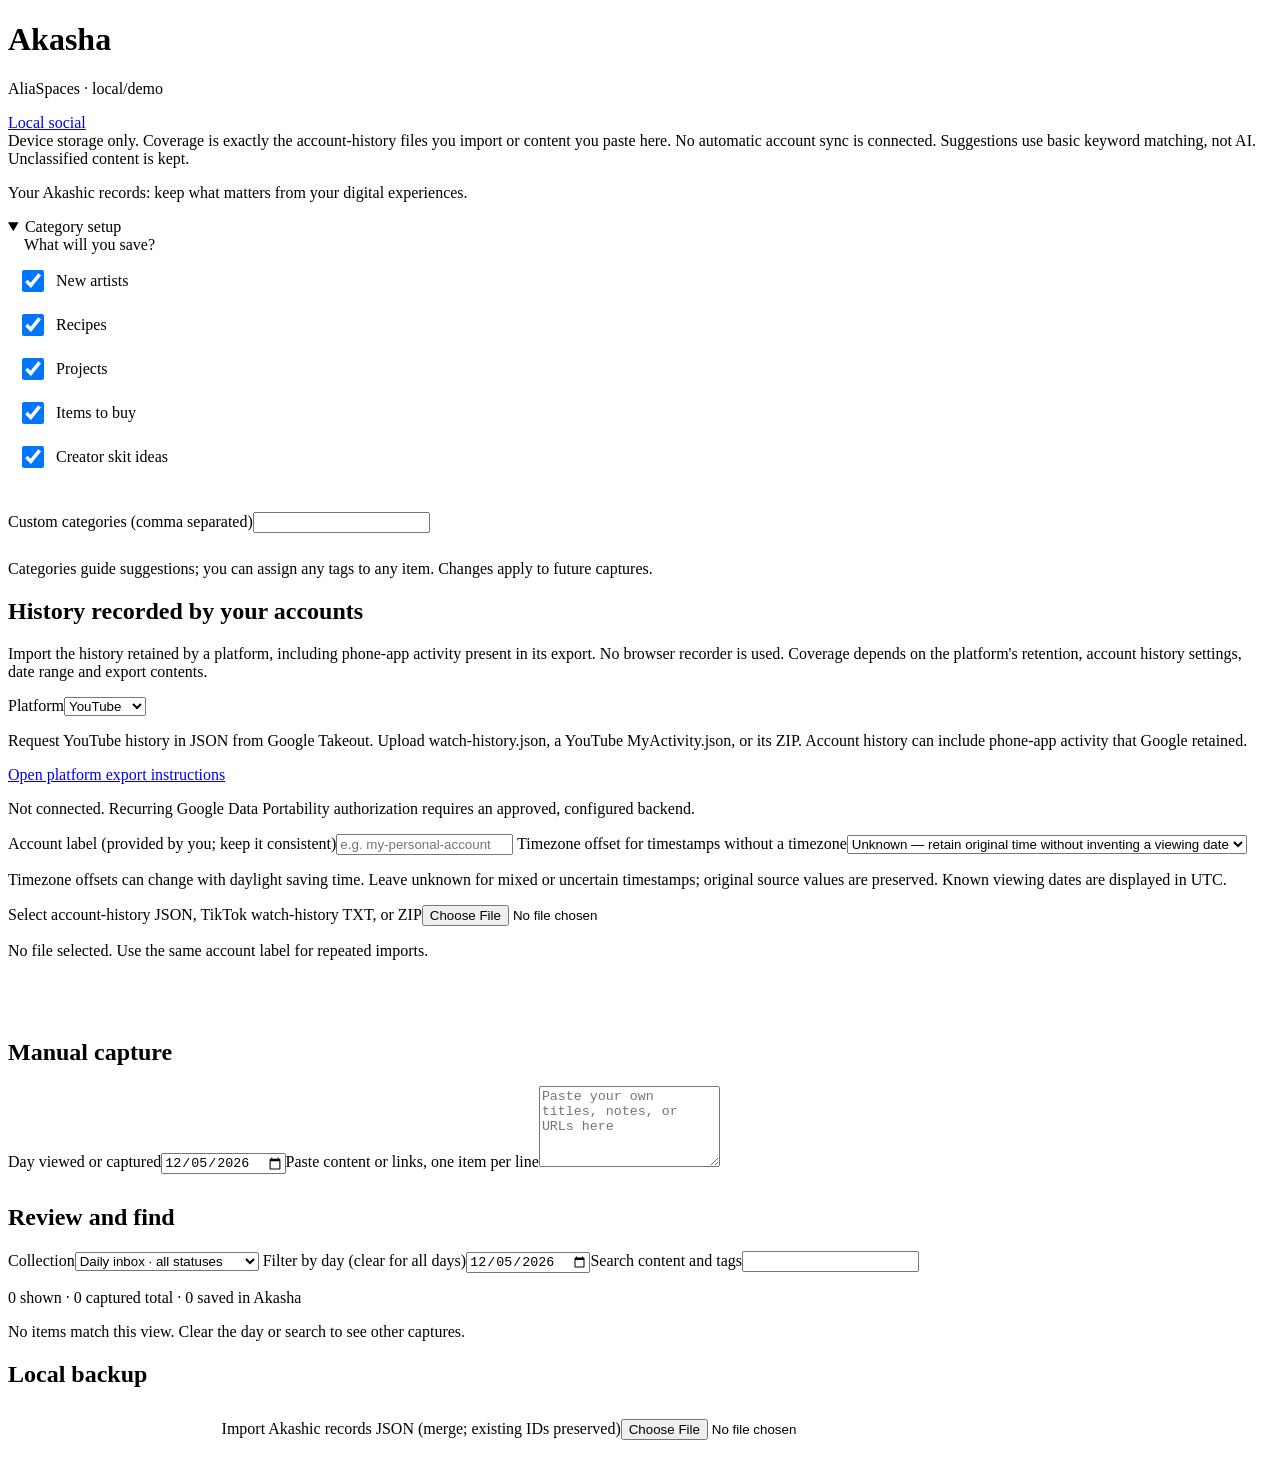
==== apps/social-mobile/akasha.html @ 963626d6 "feat(akasha): package local history inbox with native Android backup Integrate the preserved Akasha " ====
<!doctype html>
<html lang="en"><head><meta charset="utf-8"><meta name="viewport" content="width=device-width,initial-scale=1">
<meta http-equiv="Content-Security-Policy" content="default-src 'self'; script-src 'self'; style-src 'self'; connect-src 'none'; object-src 'none'; base-uri 'none'; form-action 'none'">
<title>Akasha | AliaSpaces local demo</title><link rel="stylesheet" href="./src/ui/app.css"><link rel="stylesheet" href="./src/ui/pantry.css"></head>
<body><header class="topbar"><div><h1>Akasha</h1><p>AliaSpaces · local/demo</p></div><a href="./index.html">Local social</a></header>
<div class="banner">Device storage only. Coverage is exactly the account-history files you import or content you paste here. No automatic account sync is connected. Suggestions use basic keyword matching, not AI. Unclassified content is kept.</div>
<main class="sheet">
<p>Your Akashic records: keep what matters from your digital experiences.</p>
<details open><summary>Category setup</summary><form id="setup"><fieldset id="categories"><legend>What will you save?</legend></fieldset><label>Custom categories (comma separated)<input id="custom" maxlength="1000"></label><button>Save categories</button></form><p>Categories guide suggestions; you can assign any tags to any item. Changes apply to future captures.</p></details>
<section aria-labelledby="account-history-heading">
<h2 id="account-history-heading">History recorded by your accounts</h2>
<p>Import the history retained by a platform, including phone-app activity present in its export. No browser recorder is used. Coverage depends on the platform's retention, account history settings, date range and export contents.</p>
<label>Platform<select id="account-history-provider"></select></label>
<p id="account-history-help"></p><a id="account-history-link" target="_blank" rel="noopener noreferrer">Open platform export instructions</a>
<p id="account-history-automatic" role="status"></p>
<label>Account label (provided by you; keep it consistent)<input id="account-history-label" maxlength="100" placeholder="e.g. my-personal-account" required></label>
<label>Timezone offset for timestamps without a timezone<select id="account-history-offset"><option value="">Unknown — retain original time without inventing a viewing date</option><option value="+00:00">UTC (+00:00), only if confirmed by your export</option><option value="-08:00">UTC−08:00</option><option value="-09:00">UTC−09:00</option><option value="-07:00">UTC−07:00</option><option value="-05:00">UTC−05:00</option><option value="+01:00">UTC+01:00</option><option value="+05:30">UTC+05:30</option></select></label>
<p>Timezone offsets can change with daylight saving time. Leave unknown for mixed or uncertain timestamps; original source values are preserved. Known viewing dates are displayed in UTC.</p>
<label>Select account-history JSON, TikTok watch-history TXT, or ZIP<input id="account-history-file" type="file" accept=".json,.txt,.zip,application/json,application/zip,text/plain"></label>
<p id="account-history-report" role="status"></p><div id="account-history-sample"></div><button type="button" id="account-history-commit" disabled>Import account history to review</button>
</section>
<h2>Manual capture</h2><form id="capture"><label>Day viewed or captured<input id="day" type="date" required></label><label>Paste content or links, one item per line<textarea id="content" rows="5" required placeholder="Paste your own titles, notes, or URLs here"></textarea></label><button>Add every item to inbox</button></form>
<p id="message" role="status" aria-live="polite"></p>
<h2>Review and find</h2><label>Collection<select id="collection"><option value="">Daily inbox · all statuses</option><option value="pending">Pending review</option><option value="approved">Akashic records · approved</option><option value="rejected">Rejected · retained</option></select></label>
<label>Filter by day (clear for all days)<input id="filter-day" type="date"></label><label>Search content and tags<input id="search" type="search"></label><p id="count"></p><div id="items"></div>
<h2>Local backup</h2><button id="export" type="button">Export Akashic records JSON</button><label>Import Akashic records JSON (merge; existing IDs preserved)<input id="import" type="file" accept="application/json,.json"></label>
</main><script type="module" src="./src/ui/pantry.js"></script></body></html>
---- apps/social-mobile/src/ui/pantry.css ----
#categories label { display: flex; align-items: center; gap: 12px; min-height: 44px; }
#categories input { width: 22px; height: 22px; min-height: 22px; margin: 0; padding: 0; }
button { background: var(--accent); color: white; border: 0; padding: 10px 16px; margin: 4px 6px 4px 0; cursor: pointer; }
article button { background: white; color: var(--accent); border: 1px solid var(--line); }
article p { overflow-wrap: anywhere; }
fieldset { border: 1px solid var(--line); border-radius: 12px; margin-bottom: 12px; }
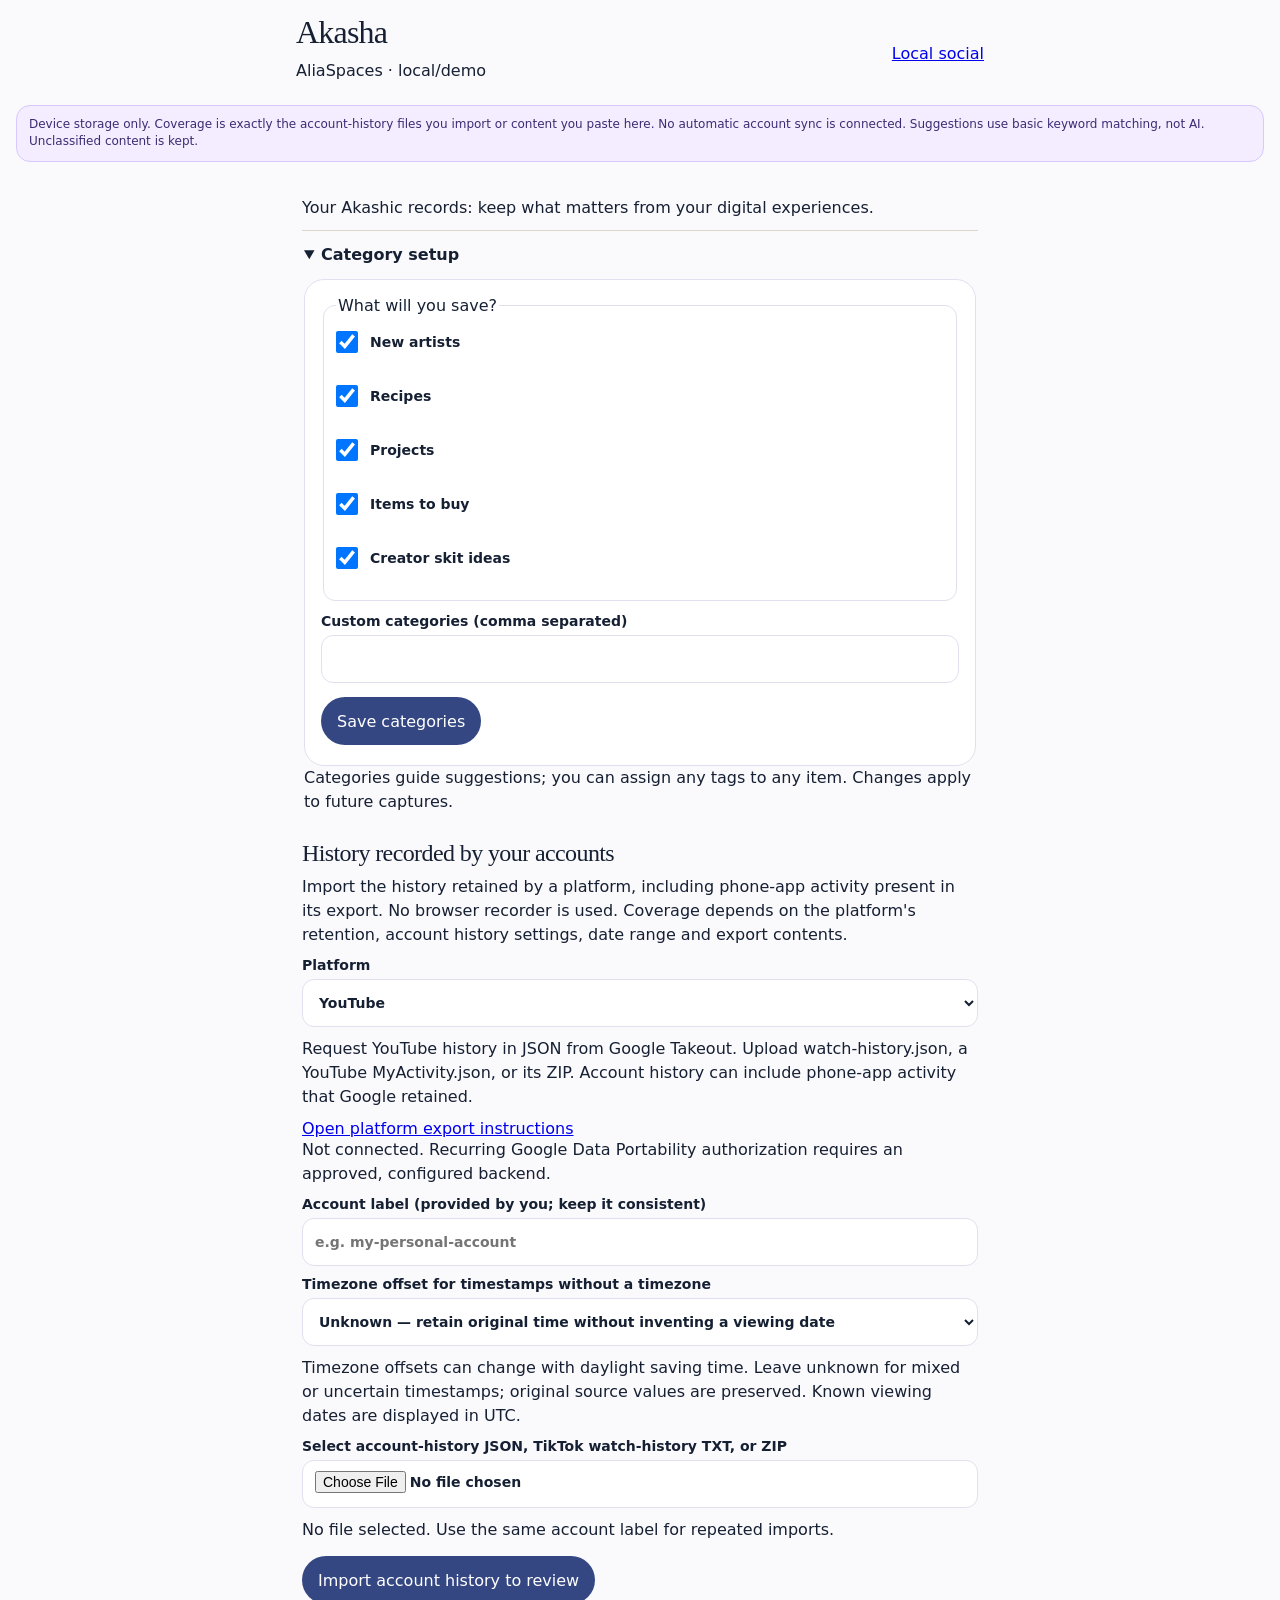
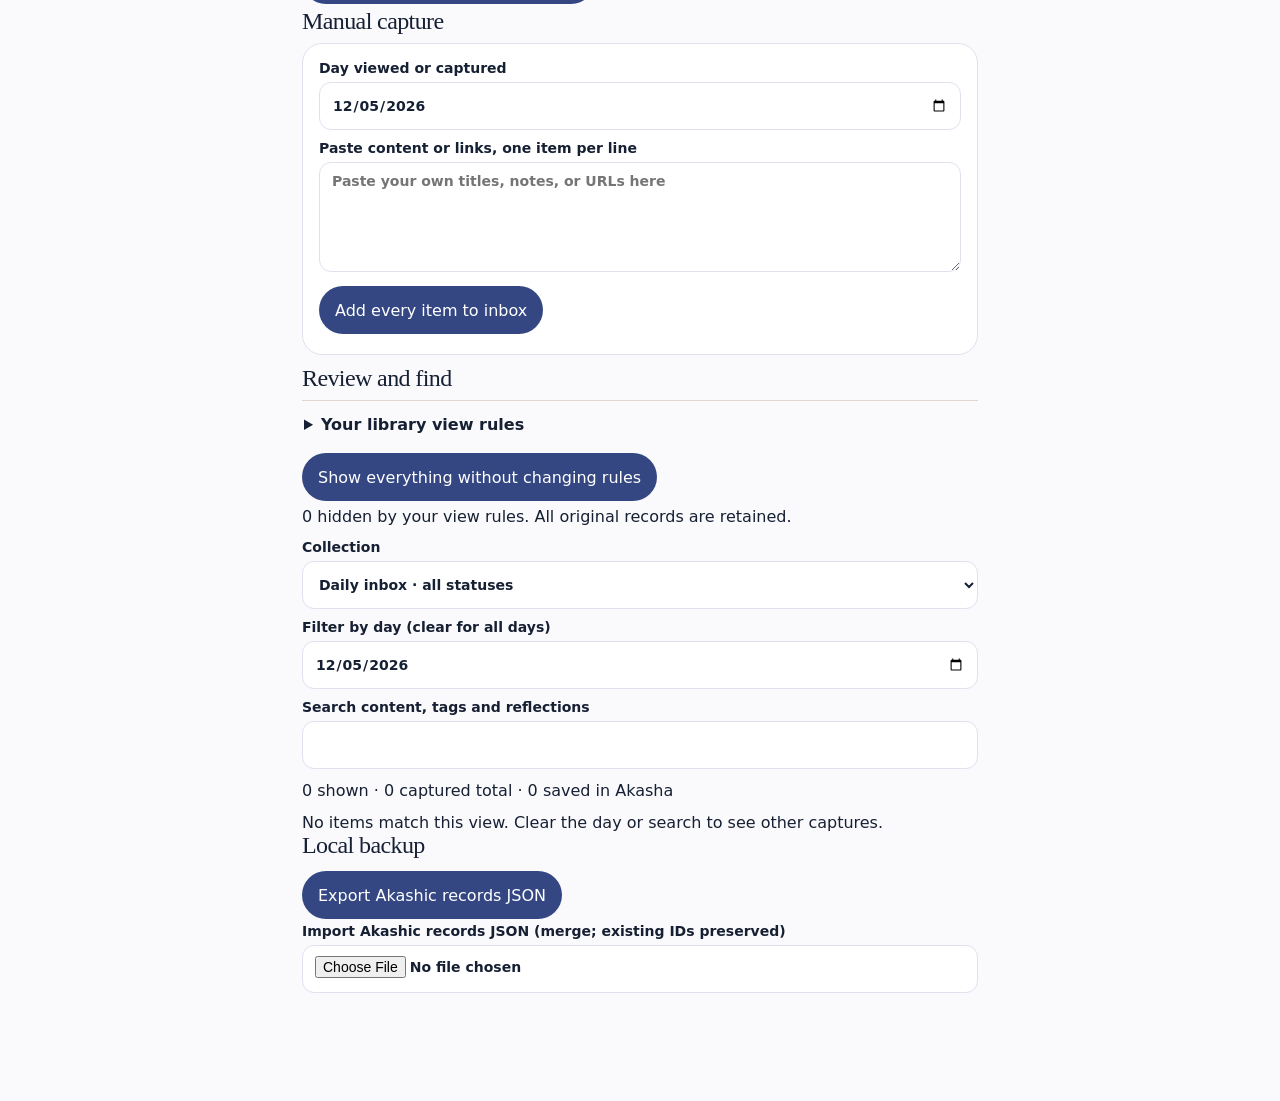
==== commit e961362e: "Add local Akasha reflections and view rules; preserve owner Website controls" ====
--- a/apps/social-mobile/akasha.html
+++ b/apps/social-mobile/akasha.html
@@ -1,6 +1,6 @@
 <!doctype html>
 <html lang="en"><head><meta charset="utf-8"><meta name="viewport" content="width=device-width,initial-scale=1">
-<meta http-equiv="Content-Security-Policy" content="default-src 'self'; script-src 'self'; style-src 'self'; connect-src 'none'; object-src 'none'; base-uri 'none'; form-action 'none'">
+<meta http-equiv="Content-Security-Policy" content="default-src 'self'; script-src 'self'; style-src 'self'; connect-src 'none'; frame-src 'none'; object-src 'none'; base-uri 'none'; form-action 'none'">
 <title>Akasha | AliaSpaces local demo</title><link rel="stylesheet" href="./src/ui/app.css"><link rel="stylesheet" href="./src/ui/pantry.css"></head>
 <body><header class="topbar"><div><h1>Akasha</h1><p>AliaSpaces · local/demo</p></div><a href="./index.html">Local social</a></header>
 <div class="banner">Device storage only. Coverage is exactly the account-history files you import or content you paste here. No automatic account sync is connected. Suggestions use basic keyword matching, not AI. Unclassified content is kept.</div>
@@ -21,7 +21,16 @@
 </section>
 <h2>Manual capture</h2><form id="capture"><label>Day viewed or captured<input id="day" type="date" required></label><label>Paste content or links, one item per line<textarea id="content" rows="5" required placeholder="Paste your own titles, notes, or URLs here"></textarea></label><button>Add every item to inbox</button></form>
 <p id="message" role="status" aria-live="polite"></p>
-<h2>Review and find</h2><label>Collection<select id="collection"><option value="">Daily inbox · all statuses</option><option value="pending">Pending review</option><option value="approved">Akashic records · approved</option><option value="rejected">Rejected · retained</option></select></label>
-<label>Filter by day (clear for all days)<input id="filter-day" type="date"></label><label>Search content and tags<input id="search" type="search"></label><p id="count"></p><div id="items"></div>
+<h2>Review and find</h2>
+<details><summary>Your library view rules</summary><form id="view-rules">
+<p>These rules change only this library view. They never delete records or change another app's feed. Show everything at any time.</p>
+<label class="check"><input id="rules-enabled" type="checkbox">Apply saved view rules</label>
+<label>Hide these exact tags (comma separated)<input id="rules-tags" maxlength="20000"></label>
+<label>Hide content or tags containing these phrases (one per line)<textarea id="rules-terms" rows="3" maxlength="20000"></textarea></label>
+<fieldset id="rules-sources"><legend>Hide these sources from this view</legend></fieldset>
+<button>Save view rules</button></form></details>
+<button id="rules-bypass" type="button">Show everything without changing rules</button><p id="view-rules-status" role="status"></p>
+<label>Collection<select id="collection"><option value="">Daily inbox · all statuses</option><option value="pending">Pending review</option><option value="approved">Akashic records · approved</option><option value="rejected">Rejected · retained</option></select></label>
+<label>Filter by day (clear for all days)<input id="filter-day" type="date"></label><label>Search content, tags and reflections<input id="search" type="search"></label><p id="count"></p><div id="items"></div>
 <h2>Local backup</h2><button id="export" type="button">Export Akashic records JSON</button><label>Import Akashic records JSON (merge; existing IDs preserved)<input id="import" type="file" accept="application/json,.json"></label>
 </main><script type="module" src="./src/ui/pantry.js"></script></body></html>
--- a/apps/social-mobile/src/ui/app.css
+++ b/apps/social-mobile/src/ui/app.css
@@ -0,0 +1,187 @@
+:root {
+  color-scheme: light;
+  --bg: #f4f1ff;
+  --bg-2: #eef8ff;
+  --ink: #162033;
+  --muted: #5c6679;
+  --line: #dce3ef;
+  --card: #ffffff;
+  --accent: #6d4aff;
+  --accent-ink: #fff;
+  --danger: #9b2c4a;
+  --ok: #1f6b4a;
+  --shadow: 0 12px 32px rgba(35, 46, 76, 0.12);
+  font-family: Inter, ui-sans-serif, system-ui, -apple-system, BlinkMacSystemFont, "Segoe UI", sans-serif;
+}
+
+* { box-sizing: border-box; }
+html, body { margin: 0; min-height: 100%; background: linear-gradient(145deg, var(--bg), var(--bg-2)); color: var(--ink); }
+body {
+  display: flex;
+  flex-direction: column;
+  min-height: 100dvh;
+  padding-bottom: calc(76px + env(safe-area-inset-bottom, 0px));
+}
+button, input, textarea, select { font: inherit; color: inherit; }
+button { min-height: 44px; }
+.skip {
+  position: absolute;
+  left: -999px;
+  top: 0;
+}
+.skip:focus { left: 12px; top: 12px; background: #fff; padding: 8px 12px; }
+
+.topbar, .banner, .sheet, .tabs { width: min(720px, 100%); margin-inline: auto; }
+.topbar {
+  display: flex;
+  justify-content: space-between;
+  gap: 12px;
+  align-items: center;
+  padding: calc(14px + env(safe-area-inset-top, 0px)) 16px 12px;
+}
+.brand { display: flex; gap: 10px; align-items: center; }
+.mark {
+  width: 42px;
+  height: 42px;
+  border-radius: 14px;
+  display: grid;
+  place-items: center;
+  background: var(--accent);
+  color: #fff;
+  font-weight: 800;
+}
+.product { margin: 0; font-weight: 800; letter-spacing: -0.03em; }
+.mode, .actor { margin: 0; color: var(--muted); font-size: 13px; }
+.actor { text-align: right; max-width: 46%; }
+
+.banner {
+  margin: 0 16px 12px;
+  padding: 10px 12px;
+  border: 1px solid #d7c8ff;
+  border-radius: 14px;
+  background: #f3edff;
+  color: #3b2c73;
+  font-size: 13px;
+  line-height: 1.45;
+}
+.banner.is-live {
+  background: #e7f7ee;
+  border-color: #b7e0c6;
+  color: #1f6b4a;
+}
+.banner.is-fixture {
+  background: #e8f4ff;
+  border-color: #b9d7ee;
+  color: #1d4d73;
+}
+
+.sheet { padding: 0 16px 24px; flex: 1; }
+.panel { display: grid; gap: 12px; }
+.panel[hidden] { display: none !important; }
+.card, .empty, form, .list-item {
+  background: var(--card);
+  border: 1px solid var(--line);
+  border-radius: 20px;
+  box-shadow: var(--shadow);
+}
+.card, .empty, form { padding: 16px; }
+.empty { color: var(--muted); }
+h1, h2 { margin: 0 0 8px; letter-spacing: -0.03em; }
+p { margin: 0 0 10px; line-height: 1.5; }
+.meta { color: var(--muted); font-size: 13px; margin: 0 0 8px; }
+.chip {
+  display: inline-flex;
+  align-items: center;
+  min-height: 28px;
+  padding: 0 8px;
+  border-radius: 999px;
+  background: #efe9ff;
+  color: #3b2c73;
+  font-size: 12px;
+  font-weight: 700;
+}
+.chip.fixture { background: #e8f4ff; color: #1d4d73; }
+
+label { display: grid; gap: 6px; margin-bottom: 10px; font-weight: 650; font-size: 14px; }
+input, textarea, select {
+  width: 100%;
+  min-height: 44px;
+  padding: 10px 12px;
+  border: 1px solid var(--line);
+  border-radius: 12px;
+  background: #fff;
+}
+textarea { min-height: 110px; resize: vertical; }
+label.check { display: flex; align-items: center; gap: 10px; font-weight: 600; }
+label.check input { width: 22px; min-height: 22px; height: 22px; margin: 0; padding: 0; flex: none; }
+.row { display: flex; gap: 8px; flex-wrap: wrap; }
+.btn, .ghost, .danger {
+  border: 0;
+  border-radius: 12px;
+  padding: 10px 14px;
+  font-weight: 750;
+}
+.btn { background: #17233d; color: #fff; }
+.ghost { background: #eef2f8; }
+.danger { background: #f8e6eb; color: var(--danger); }
+.btn:disabled, .ghost:disabled { opacity: 0.55; }
+
+.list { display: grid; gap: 10px; }
+.list-item { padding: 14px; }
+.actions { display: flex; gap: 8px; flex-wrap: wrap; margin-top: 10px; }
+
+.tabs {
+  position: fixed;
+  left: 0;
+  right: 0;
+  bottom: 0;
+  display: grid;
+  grid-template-columns: repeat(5, 1fr);
+  gap: 6px;
+  padding: 8px 10px calc(8px + env(safe-area-inset-bottom, 0px));
+  background: rgba(255,255,255,0.96);
+  border-top: 1px solid var(--line);
+}
+.tab {
+  border: 0;
+  background: transparent;
+  border-radius: 12px;
+  color: var(--muted);
+  font-weight: 750;
+}
+.tab.is-active { background: #17233d; color: #fff; }
+
+.toast {
+  position: fixed;
+  left: 50%;
+  bottom: calc(88px + env(safe-area-inset-bottom, 0px));
+  transform: translateX(-50%);
+  width: min(520px, calc(100% - 24px));
+  margin: 0;
+  padding: 12px 14px;
+  border-radius: 14px;
+  background: #17233d;
+  color: #fff;
+}
+
+@media (min-width: 768px) {
+  .sheet { padding-bottom: 32px; }
+}
+
+@media (prefers-reduced-motion: reduce) {
+  * { transition: none !important; animation: none !important; }
+}
+
+
+/* Approved September visual direction. Decoration never carries essential meaning. */
+.brand-art{display:block;width:min(100%,320px);height:140px;margin:8px auto 22px}
+button,input,select,summary{min-height:48px}summary{cursor:pointer;padding:14px 0;font-weight:600}
+details{border-top:1px solid #ddd7ce;padding:0 2px}details[open]{padding-bottom:16px}
+button:focus-visible,a:focus-visible,summary:focus-visible{outline:3px solid #937149;outline-offset:4px}
+@media(prefers-reduced-motion:reduce){*{scroll-behavior:auto!important;animation:none!important;transition:none!important}}
+
+:root{--bg:#faf9fc;--bg-2:#faf9fc;--accent:#344783;--line:#e4dfee;--shadow:none}
+html,body{background:var(--bg)}h1,h2,.product{font-family:Georgia,serif;font-weight:400;letter-spacing:-.025em}
+.product{font-size:24px}.mark{background:#dcd4ef;color:#303966;border-radius:24px 24px 4px 4px}
+.sheet{padding:22px}.card{border-radius:20px;box-shadow:none}.banner{width:calc(100% - 32px);font-size:12px}
+button{border-radius:24px}.tabs{background:#faf9fc}
--- a/apps/social-mobile/src/ui/pantry.css
+++ b/apps/social-mobile/src/ui/pantry.css
@@ -4,3 +4,8 @@
 article button { background: white; color: var(--accent); border: 1px solid var(--line); }
 article p { overflow-wrap: anywhere; }
 fieldset { border: 1px solid var(--line); border-radius: 12px; margin-bottom: 12px; }
+.check { display: flex; align-items: center; gap: 12px; min-height: 44px; }
+.check input { width: 22px; min-height: 22px; margin: 0; padding: 0; }
+.reflection { margin: 12px 0; }
+.reflection summary { cursor: pointer; min-height: 44px; padding: 10px 0; }
+.reflection textarea { resize: vertical; }
